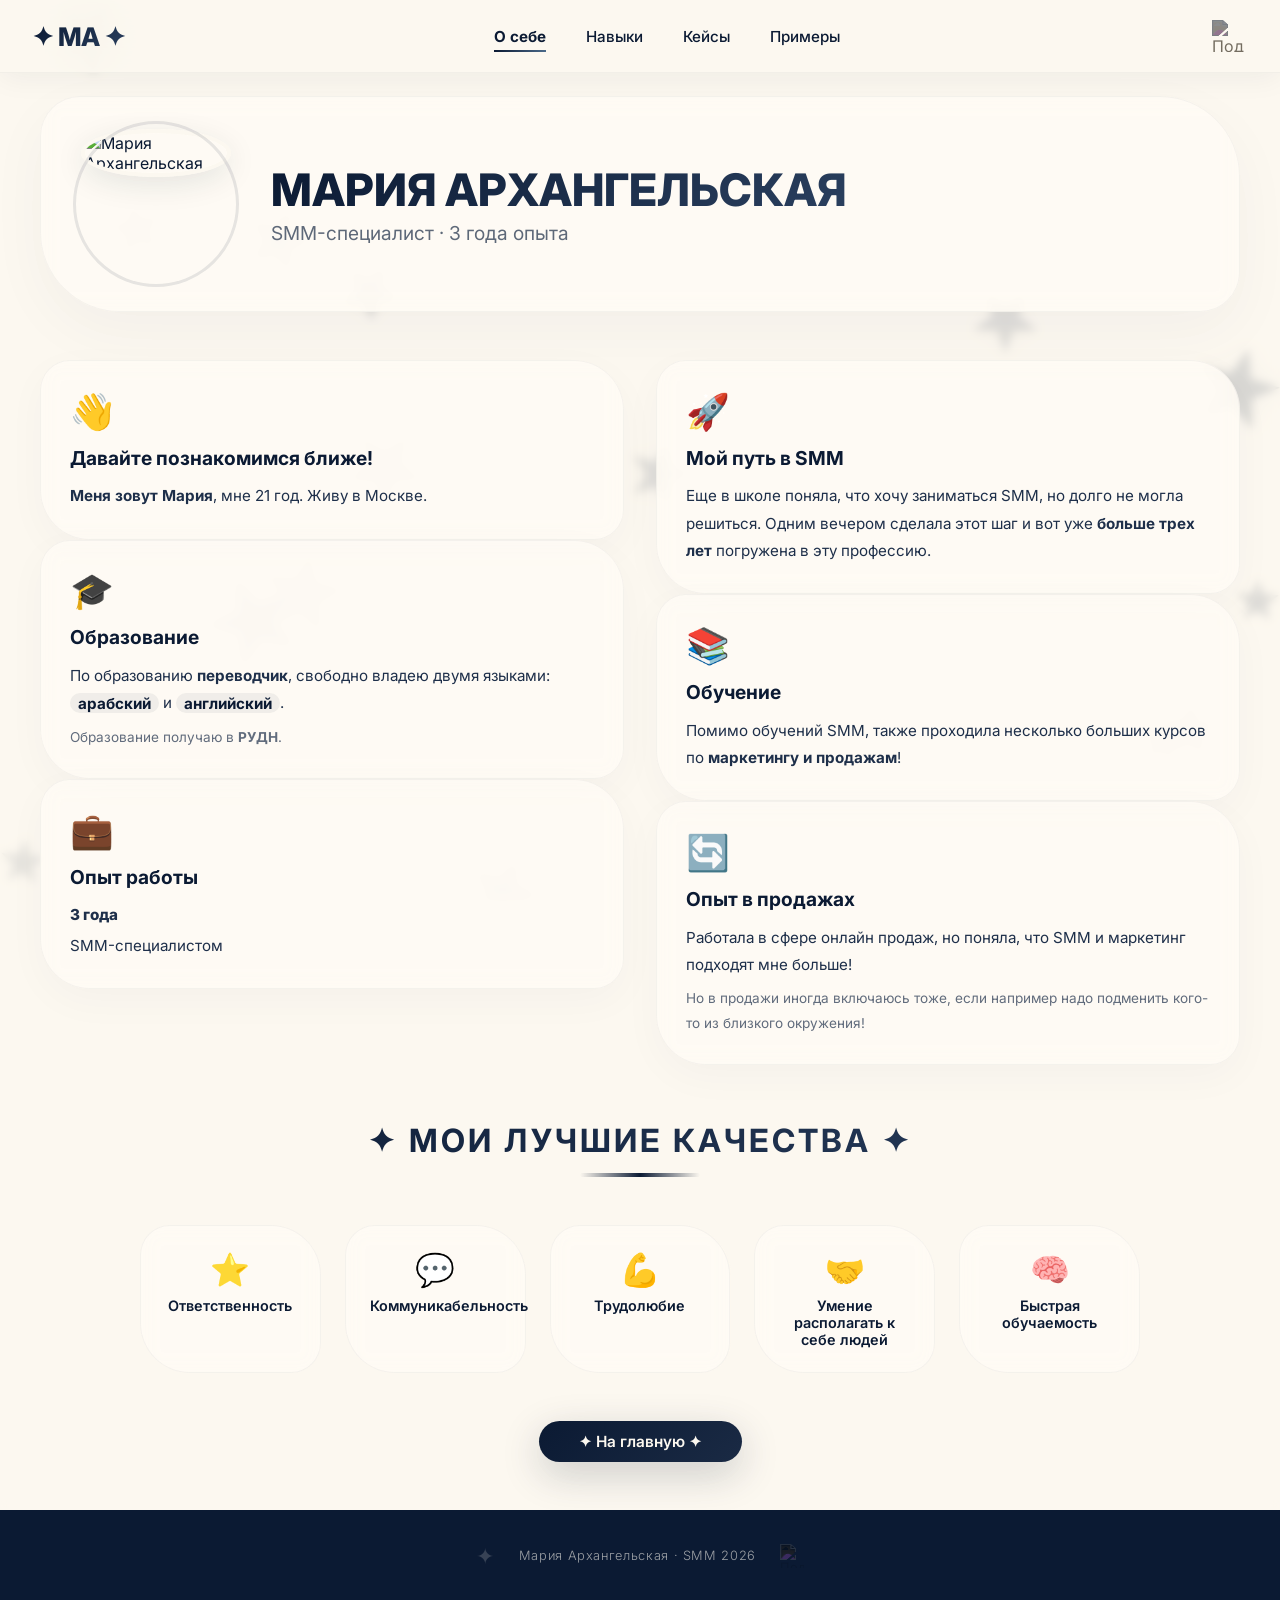
==== about.html @ efc14092 "Add files via upload" ====
<!DOCTYPE html>
<html lang="ru">
<head>
  <meta charset="UTF-8" />
  <meta name="viewport" content="width=device-width, initial-scale=1.0, maximum-scale=1.0, user-scalable=yes" />
  <title>Мария Архангельская · О себе</title>
  <link rel="stylesheet" href="style.css" />
  <link rel="preconnect" href="https://fonts.googleapis.com" />
  <link rel="preconnect" href="https://fonts.gstatic.com" crossorigin />
  <link href="https://fonts.googleapis.com/css2?family=Inter:opsz,wght@14..32,300;14..32,400;14..32,600;14..32,700;14..32,800&display=swap" rel="stylesheet" />
</head>
<body>

  <canvas id="starsCanvas"></canvas>

  <nav class="navbar" id="navbar">
    <div class="nav-logo">✦ МА ✦</div>
    
    <div class="burger-menu" id="burgerMenu">
      <span class="burger-line"></span>
      <span class="burger-line"></span>
      <span class="burger-line"></span>
      <span class="burger-horseshoe">
        <img src="images/podckova.svg" alt="Подкова" />
      </span>
    </div>
    
    <ul class="nav-links" id="navLinks">
      <li><a href="about.html" class="active">О себе</a></li>
      <li><a href="index.html#skills">Навыки</a></li>
      <li><a href="index.html#cases">Кейсы</a></li>
      <li><a href="index.html#examples">Примеры</a></li>
      <li class="nav-horseshoe-desktop">
        <img src="images/podckova.svg" alt="Подкова" />
      </li>
    </ul>
    
    <div class="nav-horseshoe">
      <img src="images/podckova.svg" alt="Подкова" />
    </div>
  </nav>

  <section class="about-page" id="about">
    <div class="about-container">
      <div class="about-header">
        <div class="about-avatar">
          <img src="images/Group 24.png" alt="Мария Архангельская" />
          <div class="avatar-ring"></div>
        </div>
        <div class="about-title">
          <h1>МАРИЯ АРХАНГЕЛЬСКАЯ</h1>
          <p class="about-subtitle">SMM-специалист · 3 года опыта</p>
        </div>
      </div>

      <div class="about-grid">
        <div class="about-left">
          <div class="about-card">
            <div class="about-card-icon">👋</div>
            <h3>Давайте познакомимся ближе!</h3>
            <p>
              <strong>Меня зовут Мария</strong>, мне 21 год. Живу в Москве.
            </p>
          </div>

          <div class="about-card">
            <div class="about-card-icon">🎓</div>
            <h3>Образование</h3>
            <p>
              По образованию <strong>переводчик</strong>, свободно владею двумя языками: 
              <span class="highlight">арабский</span> и <span class="highlight">английский</span>.
            </p>
            <p class="about-small">Образование получаю в <strong>РУДН</strong>.</p>
          </div>

          <div class="about-card">
            <div class="about-card-icon">💼</div>
            <h3>Опыт работы</h3>
            <p class="about-big-number">3 года</p>
            <p>SMM-специалистом</p>
          </div>
        </div>

        <div class="about-right">
          <div class="about-card">
            <div class="about-card-icon">🚀</div>
            <h3>Мой путь в SMM</h3>
            <p>
              Еще в школе поняла, что хочу заниматься SMM, но долго не могла решиться. 
              Одним вечером сделала этот шаг и вот уже <strong>больше трех лет</strong> погружена в эту профессию.
            </p>
          </div>

          <div class="about-card">
            <div class="about-card-icon">📚</div>
            <h3>Обучение</h3>
            <p>
              Помимо обучений SMM, также проходила несколько больших курсов по 
              <strong>маркетингу и продажам</strong>!
            </p>
          </div>

          <div class="about-card">
            <div class="about-card-icon">🔄</div>
            <h3>Опыт в продажах</h3>
            <p>
              Работала в сфере онлайн продаж, но поняла, что SMM и маркетинг подходят мне больше!
            </p>
            <p class="about-small">
              Но в продажи иногда включаюсь тоже, если например надо подменить кого-то из близкого окружения!
            </p>
          </div>
        </div>
      </div>

      <div class="about-qualities">
        <div class="section-label">✦ МОИ ЛУЧШИЕ КАЧЕСТВА ✦</div>
        <div class="qualities-grid">
          <div class="quality-item">
            <span class="quality-icon">⭐</span>
            <h4>Ответственность</h4>
          </div>
          <div class="quality-item">
            <span class="quality-icon">💬</span>
            <h4>Коммуникабельность</h4>
          </div>
          <div class="quality-item">
            <span class="quality-icon">💪</span>
            <h4>Трудолюбие</h4>
          </div>
          <div class="quality-item">
            <span class="quality-icon">🤝</span>
            <h4>Умение располагать к себе людей</h4>
          </div>
          <div class="quality-item">
            <span class="quality-icon">🧠</span>
            <h4>Быстрая обучаемость</h4>
          </div>
        </div>
      </div>

      <div class="about-back">
        <a href="index.html" class="hero-badge">✦ На главную ✦</a>
      </div>
    </div>
  </section>

  <footer>
    <div class="footer-inner">
      <span class="footer-star">✦</span>
      <span>Мария Архангельская · SMM 2026</span>
      <span class="footer-horseshoe">
        <img src="images/podckova.svg" alt="Подкова" />
      </span>
    </div>
  </footer>

  <script src="script.js"></script>
</body>
</html>
---- style.css ----
/* ===== ГЛОБАЛЬНЫЙ СБРОС ===== */
* {
  margin: 0;
  padding: 0;
  box-sizing: border-box;
}

html {
  scroll-behavior: smooth;
  -webkit-tap-highlight-color: transparent;
}

body {
  font-family: 'Inter', sans-serif;
  background: #fcf8f0;
  color: #0b1a33;
  overflow-x: hidden;
  min-height: 100vh;
  -webkit-font-smoothing: antialiased;
}

/* ===== КАНВАС КАК ФОН ===== */
#starsCanvas {
  position: fixed;
  top: 0;
  left: 0;
  width: 100vw;
  height: 100vh;
  z-index: 0;
  background: transparent;
  pointer-events: none;
  touch-action: none;
}

/* ===== ВЕСЬ КОНТЕНТ ПОВЕРХ ФОНА ===== */
.navbar,
.hero,
section,
footer {
  position: relative;
  z-index: 1;
}

/* ===== НАВИГАЦИЯ ===== */
.navbar {
  position: fixed;
  top: 0;
  left: 0;
  width: 100%;
  padding: 1rem 2rem;
  display: flex;
  justify-content: space-between;
  align-items: center;
  background: rgba(252, 248, 240, 0.85);
  backdrop-filter: blur(20px);
  -webkit-backdrop-filter: blur(20px);
  box-shadow: 0 4px 30px rgba(11, 26, 51, 0.06);
  z-index: 1000;
  border-bottom: 1px solid rgba(11, 26, 51, 0.04);
  transition: all 0.3s ease;
}

.nav-logo {
  font-size: 1.6rem;
  font-weight: 800;
  background: linear-gradient(135deg, #0b1a33, #2a3f5e);
  -webkit-background-clip: text;
  -webkit-text-fill-color: transparent;
  background-clip: text;
  letter-spacing: -0.02em;
  z-index: 1001;
  flex-shrink: 0;
}

.nav-links {
  display: flex;
  gap: 2.5rem;
  list-style: none;
  align-items: center;
}

.nav-links a {
  text-decoration: none;
  font-weight: 500;
  font-size: 0.95rem;
  color: #0b1a33;
  position: relative;
  transition: all 0.3s;
  white-space: nowrap;
}

.nav-links a::after {
  content: "";
  position: absolute;
  bottom: -6px;
  left: 0;
  width: 0;
  height: 2px;
  background: linear-gradient(90deg, #0b1a33, #4a6a8a);
  transition: width 0.5s cubic-bezier(0.25, 0.46, 0.45, 0.94);
}

.nav-links a:hover::after,
.nav-links a.active::after {
  width: 100%;
}

.nav-links a.active {
  font-weight: 700;
  color: #0b1a33;
}

.nav-horseshoe {
  display: inline-flex;
  align-items: center;
  justify-content: center;
  cursor: pointer;
  transition: all 0.8s cubic-bezier(0.68, -0.55, 0.265, 1.55);
  width: 40px;
  height: 40px;
  flex-shrink: 0;
}

.nav-horseshoe img {
  width: 32px;
  height: 32px;
  opacity: 0.6;
  transition: all 0.8s cubic-bezier(0.68, -0.55, 0.265, 1.55);
  filter: invert(12%) sepia(25%) saturate(500%) hue-rotate(180deg) brightness(30%);
}

.nav-horseshoe:hover img {
  opacity: 1;
  transform: rotate(720deg) scale(1.2);
}

.nav-horseshoe-desktop {
  display: none;
}

/* ===== БУРГЕР-МЕНЮ (ИСПРАВЛЕННЫЙ) ===== */
.burger-menu {
  display: none;
  flex-direction: column;
  gap: 5px;
  cursor: pointer;
  padding: 10px;
  z-index: 1001;
  background: rgba(252, 248, 240, 0.6);
  backdrop-filter: blur(10px);
  border-radius: 16px;
  border: 1px solid rgba(11, 26, 51, 0.04);
  transition: all 0.3s ease;
  position: relative;
  width: 48px;
  height: 48px;
  align-items: center;
  justify-content: center;
}

.burger-menu:hover {
  background: rgba(252, 248, 240, 0.9);
  box-shadow: 0 4px 20px rgba(11, 26, 51, 0.06);
}

.burger-line {
  display: block;
  width: 24px;
  height: 2.5px;
  background: #0b1a33;
  border-radius: 4px;
  transition: all 0.4s cubic-bezier(0.68, -0.55, 0.265, 1.55);
  transform-origin: center;
  flex-shrink: 0;
}

/* Все линии одинаковой толщины */
.burger-line:nth-child(1),
.burger-line:nth-child(2),
.burger-line:nth-child(3) {
  height: 2.5px;
  width: 24px;
  background: #0b1a33;
}

/* Крестик при открытом меню */
.burger-menu.active .burger-line:nth-child(1) {
  transform: rotate(45deg) translate(5px, 5px);
  width: 24px;
  height: 2.5px;
}

.burger-menu.active .burger-line:nth-child(2) {
  opacity: 0;
  transform: scaleX(0);
  width: 24px;
  height: 2.5px;
}

.burger-menu.active .burger-line:nth-child(3) {
  transform: rotate(-45deg) translate(5px, -5px);
  width: 24px;
  height: 2.5px;
}

.burger-horseshoe {
  display: none;
  position: absolute;
  top: 50%;
  left: 50%;
  transform: translate(-50%, -50%);
  width: 36px;
  height: 36px;
  opacity: 0.06;
  pointer-events: none;
}

.burger-horseshoe img {
  width: 100%;
  height: 100%;
  object-fit: contain;
  filter: invert(12%) sepia(25%) saturate(500%) hue-rotate(180deg) brightness(30%);
}

.burger-menu.active .burger-horseshoe {
  display: block;
}

/* ===== ГЕРОЙ ===== */
.hero {
  min-height: 100vh;
  width: 100vw;
  display: flex;
  align-items: center;
  justify-content: center;
  padding: 8rem 2rem 4rem;
  text-align: center;
  background: transparent;
  perspective: 800px;
  overflow: hidden;
}

.hero-3d-wrapper {
  transform: rotateX(2deg) rotateY(-1deg);
  transition: transform 0.1s ease;
  width: 100%;
  max-width: 1200px;
}

.hero-content {
  max-width: 900px;
  margin: 0 auto;
}

.hero h1 {
  font-size: clamp(2.6rem, 10vw, 6rem);
  font-weight: 800;
  letter-spacing: -0.04em;
  background: linear-gradient(135deg, #0b1a33 0%, #2a3f5e 50%, #0b1a33 100%);
  -webkit-background-clip: text;
  -webkit-text-fill-color: transparent;
  background-clip: text;
  margin-bottom: 0.5rem;
  text-shadow: 0 20px 60px rgba(11, 26, 51, 0.08);
}

.hero .subhead {
  font-size: clamp(1.2rem, 4vw, 3rem);
  font-weight: 300;
  letter-spacing: 0.3em;
  background: linear-gradient(90deg, #0b1a33, #4a6a8a, #0b1a33);
  background-size: 200% auto;
  -webkit-background-clip: text;
  -webkit-text-fill-color: transparent;
  background-clip: text;
  animation: shimmer 4s linear infinite;
  margin-bottom: 1.5rem;
}

@keyframes shimmer {
  0% { background-position: -200% center; }
  100% { background-position: 200% center; }
}

.hero-desc {
  font-size: clamp(0.95rem, 1.5vw, 1.3rem);
  max-width: 720px;
  margin: 0 auto 2rem;
  color: #1a2a44;
  opacity: 0.85;
  line-height: 1.8;
  padding: 0 0.5rem;
}

.hero-badge {
  display: inline-block;
  background: linear-gradient(135deg, #0b1a33, #1a2a44);
  color: #fcf8f0;
  padding: 0.7rem 2.5rem;
  border-radius: 60px;
  font-weight: 600;
  box-shadow: 0 12px 40px rgba(11, 26, 51, 0.2);
  transition: all 0.4s cubic-bezier(0.68, -0.55, 0.265, 1.55);
  cursor: pointer;
  text-decoration: none;
  font-size: clamp(0.9rem, 1.2vw, 1rem);
}

.hero-badge:hover {
  transform: scale(1.05) translateY(-5px);
  box-shadow: 0 20px 60px rgba(11, 26, 51, 0.3);
}

.hero-badge:active {
  transform: scale(0.95);
}

.hero-horseshoe {
  position: absolute;
  right: 5%;
  bottom: 10%;
  width: clamp(80px, 10vw, 120px);
  height: clamp(80px, 10vw, 120px);
  opacity: 0.06;
  animation: rotateHorseshoe 30s linear infinite;
  user-select: none;
  pointer-events: none;
}

.hero-horseshoe img {
  width: 100%;
  height: 100%;
  object-fit: contain;
  filter: invert(12%) sepia(25%) saturate(500%) hue-rotate(180deg) brightness(30%);
}

@keyframes rotateHorseshoe {
  0% { transform: rotate(0deg) scale(1); }
  50% { transform: rotate(180deg) scale(1.2); }
  100% { transform: rotate(360deg) scale(1); }
}

.hero-orb {
  position: absolute;
  width: min(600px, 80vw);
  height: min(600px, 80vw);
  border-radius: 50%;
  background: radial-gradient(circle, rgba(11, 26, 51, 0.03) 0%, transparent 70%);
  top: -200px;
  right: -200px;
  animation: orbPulse 8s ease-in-out infinite;
}

@keyframes orbPulse {
  0%, 100% { transform: scale(1); opacity: 0.3; }
  50% { transform: scale(1.5); opacity: 0.6; }
}

/* ===== ОБЩИЕ СЕКЦИИ ===== */
section {
  width: 100vw;
  padding: 5rem 2rem;
  background: rgba(252, 248, 240, 0.7);
  backdrop-filter: blur(4px);
}

.section-label {
  font-size: clamp(1.2rem, 2.5vw, 2.4rem);
  font-weight: 700;
  letter-spacing: 0.1em;
  text-align: center;
  margin-bottom: 3rem;
  background: linear-gradient(135deg, #0b1a33, #2a3f5e);
  -webkit-background-clip: text;
  -webkit-text-fill-color: transparent;
  background-clip: text;
  padding: 0 0.5rem;
}

.section-label::after {
  content: "";
  display: block;
  width: clamp(60px, 10vw, 120px);
  height: 4px;
  background: linear-gradient(90deg, transparent, #0b1a33, transparent);
  margin: 0.8rem auto 0;
  border-radius: 4px;
}

/* ===== НАВЫКИ ===== */
.skills-grid {
  display: grid;
  grid-template-columns: repeat(auto-fit, minmax(min(100%, 300px), 1fr));
  gap: 2rem;
  max-width: 1400px;
  margin: 0 auto;
}

.skill-card {
  background: rgba(255, 252, 245, 0.8);
  backdrop-filter: blur(10px);
  -webkit-backdrop-filter: blur(10px);
  padding: 2rem 1.5rem;
  border-radius: 30px 60px 30px 60px;
  border: 1px solid rgba(11, 26, 51, 0.06);
  position: relative;
  transition: all 0.6s cubic-bezier(0.34, 1.56, 0.64, 1);
  box-shadow: 0 20px 60px rgba(11, 26, 51, 0.04);
  overflow: hidden;
  touch-action: manipulation;
}

.skill-card:hover {
  transform: translateY(-15px) scale(1.02);
  box-shadow: 0 40px 100px rgba(11, 26, 51, 0.1);
}

.skill-card:active {
  transform: scale(0.98);
}

.skill-card h3 {
  font-size: 1.2rem;
  font-weight: 700;
  color: #0b1a33;
  margin-bottom: 1rem;
}

.skill-card ul {
  list-style: none;
  display: flex;
  flex-direction: column;
  gap: 0.7rem;
}

.skill-card li {
  font-size: 0.9rem;
  color: #1e2f4a;
  padding-left: 1.6rem;
  position: relative;
  line-height: 1.5;
}

.skill-card li::before {
  content: "✦";
  position: absolute;
  left: 0;
  color: #0b1a33;
  opacity: 0.4;
}

.card-glow {
  position: absolute;
  top: -50%;
  right: -50%;
  width: 200%;
  height: 200%;
  background: radial-gradient(circle, rgba(11, 26, 51, 0.03) 0%, transparent 70%);
  pointer-events: none;
}

.card-star {
  position: absolute;
  right: 1.2rem;
  top: 1.2rem;
  font-size: 1.6rem;
  color: #0b1a33;
  opacity: 0.06;
  transition: all 0.6s ease;
}

.skill-card:hover .card-star {
  opacity: 0.3;
  transform: rotate(180deg) scale(1.5);
}

/* ===== КЕЙСЫ ===== */
.cases-grid {
  display: grid;
  grid-template-columns: repeat(auto-fit, minmax(min(100%, 280px), 1fr));
  gap: 2rem;
  max-width: 1400px;
  margin: 0 auto;
}

.case-card {
  background: rgba(255, 252, 245, 0.8);
  backdrop-filter: blur(10px);
  -webkit-backdrop-filter: blur(10px);
  padding: 2rem 1.5rem;
  border-radius: 50px 20px 50px 20px;
  border: 1px solid rgba(11, 26, 51, 0.04);
  position: relative;
  transition: all 0.6s cubic-bezier(0.34, 1.56, 0.64, 1);
  box-shadow: 0 12px 40px rgba(11, 26, 51, 0.03);
  overflow: hidden;
  touch-action: manipulation;
}

.case-card:hover {
  transform: translateY(-12px) scale(1.01);
  box-shadow: 0 40px 100px rgba(11, 26, 51, 0.08);
}

.case-card:active {
  transform: scale(0.98);
}

.case-icon {
  font-size: 2.8rem;
  margin-bottom: 1rem;
  display: inline-block;
}

.case-card h4 {
  font-size: 1.2rem;
  font-weight: 700;
  color: #0b1a33;
  margin-bottom: 0.6rem;
}

.case-card p {
  color: #1e2f4a;
  font-size: 0.9rem;
  line-height: 1.6;
  opacity: 0.8;
}

.case-meta {
  margin-top: 1rem;
  font-weight: 600;
  font-size: 0.8rem;
  color: #0b1a33;
  background: rgba(11, 26, 51, 0.04);
  display: inline-block;
  padding: 0.2rem 1rem;
  border-radius: 30px;
}

.card-horseshoe {
  position: absolute;
  bottom: 1rem;
  right: 1.2rem;
  width: 40px;
  height: 40px;
  opacity: 0.04;
  transition: all 0.8s ease;
  user-select: none;
  pointer-events: none;
}

.card-horseshoe img {
  width: 100%;
  height: 100%;
  object-fit: contain;
  filter: invert(12%) sepia(25%) saturate(500%) hue-rotate(180deg) brightness(30%);
}

.case-card:hover .card-horseshoe {
  opacity: 0.15;
  transform: rotate(180deg) scale(1.3);
}

.case-shine {
  position: absolute;
  top: -100%;
  left: -100%;
  width: 300%;
  height: 300%;
  background: linear-gradient(45deg, transparent 40%, rgba(255, 255, 255, 0.1) 50%, transparent 60%);
  transform: rotate(45deg);
  transition: all 0.8s ease;
}

.case-card:hover .case-shine {
  transform: translateX(100%) translateY(100%) rotate(45deg);
}

/* ===== ПРИМЕРЫ ===== */
.examples-grid {
  display: grid;
  grid-template-columns: repeat(auto-fit, minmax(min(100%, 300px), 1fr));
  gap: 2rem;
  max-width: 1200px;
  margin: 0 auto;
}

.example-item {
  background: rgba(255, 252, 245, 0.7);
  backdrop-filter: blur(8px);
  -webkit-backdrop-filter: blur(8px);
  padding: 1.2rem 1.2rem 1.5rem;
  border-radius: 30px 60px 30px 60px;
  text-align: center;
  border: 1px solid rgba(11, 26, 51, 0.04);
  transition: all 0.6s cubic-bezier(0.34, 1.56, 0.64, 1);
  position: relative;
  overflow: hidden;
  touch-action: manipulation;
}

.example-item:hover {
  transform: translateY(-10px) scale(1.02);
  box-shadow: 0 30px 80px rgba(11, 26, 51, 0.08);
  background: rgba(255, 252, 245, 0.9);
}

.example-item:active {
  transform: scale(0.97);
}

.example-image {
  position: relative;
  width: 100%;
  height: clamp(200px, 40vw, 540px);
  border-radius: 20px 40px 20px 40px;
  overflow: hidden;
  margin-bottom: 1rem;
  box-shadow: 0 8px 30px rgba(11, 26, 51, 0.06);
  transition: all 0.6s ease;
  touch-action: manipulation;
}

.example-item:hover .example-image {
  box-shadow: 0 15px 50px rgba(11, 26, 51, 0.12);
  transform: scale(1.02);
}

.example-image img {
  width: 100%;
  height: 100%;
  object-fit: cover;
  transition: all 0.6s ease;
}

.example-item:hover .example-image img {
  transform: scale(1.05);
}

.example-image-overlay {
  position: absolute;
  top: 0;
  left: 0;
  width: 100%;
  height: 100%;
  background: rgba(11, 26, 51, 0.1);
  display: flex;
  align-items: center;
  justify-content: center;
  opacity: 0;
  transition: all 0.4s ease;
}

.example-item:hover .example-image-overlay {
  opacity: 1;
  background: rgba(11, 26, 51, 0.15);
}

.example-image-overlay span {
  font-size: 2rem;
  color: #0b1a33;
  opacity: 0.3;
  transform: scale(0.5);
  transition: all 0.6s cubic-bezier(0.34, 1.56, 0.64, 1);
}

.example-item:hover .example-image-overlay span {
  transform: scale(1.2);
  opacity: 0.6;
}

.example-item h4 {
  font-size: 1.2rem;
  font-weight: 700;
  color: #0b1a33;
  margin-bottom: 0.2rem;
}

.example-item p {
  color: #1e2f4a;
  opacity: 0.7;
  font-size: 0.85rem;
}

.example-star {
  margin-top: 0.8rem;
  font-size: 1.4rem;
  color: #0b1a33;
  opacity: 0.08;
  transition: all 0.6s ease;
}

.example-item:hover .example-star {
  opacity: 0.3;
  transform: rotate(360deg) scale(1.5);
}

.example-glow {
  position: absolute;
  top: -50%;
  left: -50%;
  width: 200%;
  height: 200%;
  background: radial-gradient(circle, rgba(11, 26, 51, 0.02) 0%, transparent 60%);
  transition: all 0.8s ease;
  pointer-events: none;
}

.example-item:hover .example-glow {
  transform: scale(1.5);
}

/* ===== СТРАНИЦА "О СЕБЕ" ===== */
.about-page {
  min-height: 100vh;
  padding: 6rem 2rem 3rem;
  background: rgba(252, 248, 240, 0.7);
  backdrop-filter: blur(4px);
  display: flex;
  align-items: flex-start;
  justify-content: center;
}

.about-container {
  max-width: 1200px;
  width: 100%;
}

.about-header {
  display: flex;
  align-items: center;
  gap: 2.5rem;
  margin-bottom: 3rem;
  padding: 2rem 2.5rem;
  background: rgba(255, 252, 245, 0.8);
  backdrop-filter: blur(10px);
  -webkit-backdrop-filter: blur(10px);
  border-radius: 40px 80px 40px 80px;
  border: 1px solid rgba(11, 26, 51, 0.04);
  box-shadow: 0 20px 60px rgba(11, 26, 51, 0.04);
}

.about-avatar {
  position: relative;
  width: clamp(100px, 15vw, 150px);
  height: clamp(100px, 15vw, 150px);
  flex-shrink: 0;
}

.about-avatar img {
  width: 100%;
  height: 100%;
  border-radius: 50%;
  object-fit: cover;
  border: 4px solid #fcf8f0;
  box-shadow: 0 8px 30px rgba(11, 26, 51, 0.1);
}

.avatar-ring {
  position: absolute;
  top: -8px;
  left: -8px;
  width: calc(100% + 16px);
  height: calc(100% + 16px);
  border-radius: 50%;
  border: 3px solid rgba(11, 26, 51, 0.1);
  animation: ringSpin 20s linear infinite;
}

@keyframes ringSpin {
  0% { transform: rotate(0deg); }
  100% { transform: rotate(360deg); }
}

.about-title h1 {
  font-size: clamp(1.8rem, 4vw, 2.8rem);
  font-weight: 800;
  background: linear-gradient(135deg, #0b1a33, #2a3f5e);
  -webkit-background-clip: text;
  -webkit-text-fill-color: transparent;
  background-clip: text;
}

.about-subtitle {
  font-size: clamp(1rem, 1.5vw, 1.2rem);
  color: #1a2a44;
  opacity: 0.7;
  margin-top: 0.3rem;
}

.about-grid {
  display: grid;
  grid-template-columns: 1fr 1fr;
  gap: 2rem;
  margin-bottom: 3.5rem;
}

.about-card {
  background: rgba(255, 252, 245, 0.8);
  backdrop-filter: blur(10px);
  -webkit-backdrop-filter: blur(10px);
  padding: 1.8rem;
  border-radius: 30px 50px 30px 50px;
  border: 1px solid rgba(11, 26, 51, 0.04);
  box-shadow: 0 12px 40px rgba(11, 26, 51, 0.03);
  transition: all 0.6s cubic-bezier(0.34, 1.56, 0.64, 1);
  touch-action: manipulation;
}

.about-card:hover {
  transform: translateY(-5px);
  box-shadow: 0 20px 60px rgba(11, 26, 51, 0.06);
}

.about-card:active {
  transform: scale(0.98);
}

.about-card-icon {
  font-size: 2.2rem;
  margin-bottom: 0.8rem;
}

.about-card h3 {
  font-size: 1.2rem;
  font-weight: 700;
  color: #0b1a33;
  margin-bottom: 0.8rem;
}

.about-card p {
  color: #1e2f4a;
  line-height: 1.8;
  font-size: 0.95rem;
}

.about-card .highlight {
  font-weight: 700;
  color: #0b1a33;
  background: rgba(11, 26, 51, 0.06);
  padding: 0.05rem 0.5rem;
  border-radius: 20px;
}

.about-small {
  font-size: 0.85rem !important;
  opacity: 0.7;
  margin-top: 0.5rem;
}

.about-big-number {
  font-size: clamp(2.8rem, 5vw, 3.5rem);
  font-weight: 800;
  color: #0b1a33;
  line-height: 1;
  margin-bottom: 0.2rem;
}

/* ===== ЛИЧНЫЕ КАЧЕСТВА ===== */
.about-qualities {
  margin-bottom: 3rem;
}

.qualities-grid {
  display: grid;
  grid-template-columns: repeat(auto-fit, minmax(min(100%, 170px), 1fr));
  gap: 1.5rem;
  max-width: 1000px;
  margin: 0 auto;
}

.quality-item {
  background: rgba(255, 252, 245, 0.8);
  backdrop-filter: blur(10px);
  -webkit-backdrop-filter: blur(10px);
  padding: 1.5rem;
  border-radius: 30px 50px 30px 50px;
  text-align: center;
  border: 1px solid rgba(11, 26, 51, 0.04);
  transition: all 0.6s cubic-bezier(0.34, 1.56, 0.64, 1);
  touch-action: manipulation;
}

.quality-item:hover {
  transform: translateY(-8px) scale(1.02);
  box-shadow: 0 20px 60px rgba(11, 26, 51, 0.06);
}

.quality-item:active {
  transform: scale(0.95);
}

.quality-icon {
  font-size: 2rem;
  display: block;
  margin-bottom: 0.5rem;
}

.quality-item h4 {
  font-size: 0.9rem;
  font-weight: 600;
  color: #0b1a33;
}

/* ===== КНОПКА НАЗАД ===== */
.about-back {
  text-align: center;
  margin-top: 2rem;
}

.about-back .hero-badge {
  display: inline-block;
}

/* ===== ФУТЕР ===== */
footer {
  background: #0b1a33;
  padding: 2rem 1.5rem;
  text-align: center;
}

.footer-inner {
  display: flex;
  justify-content: center;
  align-items: center;
  gap: 1.5rem;
  flex-wrap: wrap;
  font-weight: 300;
  font-size: 0.8rem;
  color: rgba(252, 248, 240, 0.6);
  letter-spacing: 0.05em;
}

.footer-star,
.footer-horseshoe {
  display: inline-flex;
  align-items: center;
  justify-content: center;
}

.footer-star {
  font-size: 1.4rem;
  opacity: 0.3;
}

.footer-horseshoe {
  width: 24px;
  height: 24px;
  opacity: 0.3;
}

.footer-horseshoe img {
  width: 100%;
  height: 100%;
  object-fit: contain;
  filter: invert(100%) brightness(100%);
}

/* ============================================================
   ===== АДАПТИВ ДЛЯ МОБИЛЬНЫХ УСТРОЙСТВ =====
   ============================================================ */

/* Планшеты и маленькие ноутбуки */
@media (max-width: 1024px) {
  .navbar {
    padding: 0.8rem 1.5rem;
  }
  .nav-links {
    gap: 1.8rem;
  }
  .nav-links a {
    font-size: 0.85rem;
  }
}

/* Мобильные устройства */
@media (max-width: 768px) {
  /* ===== НАВИГАЦИЯ ===== */
  .navbar {
    padding: 0.7rem 1rem;
  }
  
  .nav-logo {
    font-size: 1.3rem;
  }
  
  .nav-horseshoe {
    display: none;
  }
  
  .nav-horseshoe-desktop {
    display: none;
  }
  
  /* Бургер-меню */
  .burger-menu {
    display: flex;
    width: 44px;
    height: 44px;
    padding: 8px;
    gap: 4px;
  }
  
  .burger-line {
    width: 22px;
    height: 2.5px;
    border-radius: 3px;
  }
  
  .burger-line:nth-child(1),
  .burger-line:nth-child(2),
  .burger-line:nth-child(3) {
    height: 2.5px;
    width: 22px;
    background: #0b1a33;
  }
  
  .burger-menu.active .burger-line:nth-child(1) {
    transform: rotate(45deg) translate(4.5px, 4.5px);
    width: 22px;
    height: 2.5px;
  }
  
  .burger-menu.active .burger-line:nth-child(2) {
    opacity: 0;
    transform: scaleX(0);
    width: 22px;
    height: 2.5px;
  }
  
  .burger-menu.active .burger-line:nth-child(3) {
    transform: rotate(-45deg) translate(4.5px, -4.5px);
    width: 22px;
    height: 2.5px;
  }
  
  .burger-horseshoe {
    width: 32px;
    height: 32px;
  }
  
  .nav-links {
    position: fixed;
    top: 0;
    right: -100%;
    width: min(320px, 80%);
    height: 100vh;
    background: rgba(252, 248, 240, 0.97);
    backdrop-filter: blur(30px);
    -webkit-backdrop-filter: blur(30px);
    flex-direction: column;
    padding: 5rem 2rem 2rem;
    gap: 1.5rem;
    transition: right 0.5s cubic-bezier(0.68, -0.55, 0.265, 1.55);
    box-shadow: -10px 0 60px rgba(11, 26, 51, 0.08);
    border-left: 1px solid rgba(11, 26, 51, 0.04);
    overflow-y: auto;
    align-items: flex-start;
  }
  
  .nav-links.open {
    right: 0;
  }
  
  .nav-links a {
    font-size: 1.1rem;
    padding: 0.6rem 0;
    width: 100%;
    border-bottom: 1px solid rgba(11, 26, 51, 0.04);
  }
  
  .nav-links a::after {
    bottom: 2px;
  }
  
  .nav-links .nav-horseshoe-desktop {
    display: flex;
    margin-top: 1.5rem;
    width: 44px;
    height: 44px;
    opacity: 0.2;
  }
  
  .nav-links .nav-horseshoe-desktop img {
    width: 100%;
    height: 100%;
    object-fit: contain;
    filter: invert(12%) sepia(25%) saturate(500%) hue-rotate(180deg) brightness(30%);
  }
  
  /* ===== ГЕРОЙ ===== */
  .hero {
    padding: 5rem 1.2rem 3rem;
    min-height: 90vh;
  }
  
  .hero h1 {
    font-size: clamp(2rem, 7vw, 2.8rem);
  }
  
  .hero .subhead {
    font-size: clamp(0.9rem, 3vw, 1.4rem);
    letter-spacing: 0.2em;
  }
  
  .hero-desc {
    font-size: 0.85rem;
    padding: 0;
  }
  
  .hero-badge {
    padding: 0.6rem 1.8rem;
    font-size: 0.85rem;
  }
  
  .hero-horseshoe {
    display: none;
  }
  
  .hero-orb {
    width: 250px;
    height: 250px;
    top: -80px;
    right: -80px;
  }
  
  /* ===== СЕКЦИИ ===== */
  section {
    padding: 2.5rem 1.2rem;
  }
  
  .section-label {
    font-size: 1.1rem;
    margin-bottom: 2rem;
  }
  
  .section-label::after {
    width: 50px;
  }
  
  /* ===== СЕТКИ ===== */
  .skills-grid,
  .cases-grid,
  .examples-grid {
    grid-template-columns: 1fr;
    gap: 1.5rem;
  }
  
  .skill-card {
    padding: 1.5rem 1.2rem;
    border-radius: 24px 40px 24px 40px;
  }
  
  .skill-card h3 {
    font-size: 1.1rem;
  }
  
  .skill-card li {
    font-size: 0.85rem;
    padding-left: 1.4rem;
  }
  
  .case-card {
    padding: 1.5rem 1.2rem;
    border-radius: 30px 16px 30px 16px;
  }
  
  .case-icon {
    font-size: 2.2rem;
  }
  
  .case-card h4 {
    font-size: 1.1rem;
  }
  
  .case-card p {
    font-size: 0.85rem;
  }
  
  .card-horseshoe {
    width: 32px;
    height: 32px;
    bottom: 0.8rem;
    right: 1rem;
  }
  
  .example-item {
    padding: 1rem 1rem 1.2rem;
    border-radius: 24px 40px 24px 40px;
  }
  
  .example-image {
    height: clamp(180px, 45vw, 260px);
    border-radius: 16px 30px 16px 30px;
  }
  
  .example-item h4 {
    font-size: 1.1rem;
  }
  
  .example-item p {
    font-size: 0.8rem;
  }
  
  .example-star {
    font-size: 1.2rem;
  }
  
  /* ===== СТРАНИЦА "О СЕБЕ" (УВЕЛИЧЕННЫЕ ОТСТУПЫ) ===== */
  .about-page {
    padding: 5rem 1.2rem 2rem;
  }
  
  .about-header {
    flex-direction: column;
    text-align: center;
    padding: 1.5rem 1.2rem;
    border-radius: 30px 50px 30px 50px;
    gap: 1.2rem;
    margin-bottom: 2rem;
  }
  
  .about-avatar {
    width: 110px;
    height: 110px;
  }
  
  .avatar-ring {
    top: -6px;
    left: -6px;
    width: calc(100% + 12px);
    height: calc(100% + 12px);
  }
  
  .about-title h1 {
    font-size: 1.5rem;
  }
  
  .about-subtitle {
    font-size: 0.9rem;
  }
  
  .about-grid {
    grid-template-columns: 1fr;
    gap: 1.5rem;
    margin-bottom: 2.5rem;
  }
  
  .about-card {
    padding: 1.5rem;
    border-radius: 24px 40px 24px 40px;
  }
  
  .about-card-icon {
    font-size: 1.8rem;
  }
  
  .about-card h3 {
    font-size: 1.05rem;
  }
  
  .about-card p {
    font-size: 0.88rem;
    line-height: 1.7;
  }
  
  .about-big-number {
    font-size: 2.5rem;
  }
  
  .about-qualities {
    margin-bottom: 2rem;
  }
  
  .qualities-grid {
    grid-template-columns: repeat(2, 1fr);
    gap: 1rem;
  }
  
  .quality-item {
    padding: 1.2rem 0.8rem;
    border-radius: 24px 40px 24px 40px;
  }
  
  .quality-icon {
    font-size: 1.6rem;
  }
  
  .quality-item h4 {
    font-size: 0.8rem;
  }
  
  .about-back {
    margin-top: 1.5rem;
  }
  
  /* ===== ФУТЕР ===== */
  .footer-inner {
    gap: 1rem;
    font-size: 0.7rem;
  }
  
  .footer-star,
  .footer-horseshoe {
    font-size: 1.2rem;
  }
  
  .footer-horseshoe {
    width: 20px;
    height: 20px;
  }
}

/* Очень маленькие телефоны */
@media (max-width: 420px) {
  .navbar {
    padding: 0.5rem 0.8rem;
  }
  
  .nav-logo {
    font-size: 1.1rem;
  }
  
  .burger-menu {
    width: 40px;
    height: 40px;
    padding: 7px;
    gap: 3.5px;
  }
  
  .burger-line {
    width: 20px;
    height: 2px;
    border-radius: 2px;
  }
  
  .burger-line:nth-child(1),
  .burger-line:nth-child(2),
  .burger-line:nth-child(3) {
    height: 2px;
    width: 20px;
    background: #0b1a33;
  }
  
  .burger-menu.active .burger-line:nth-child(1) {
    transform: rotate(45deg) translate(4px, 4px);
    width: 20px;
    height: 2px;
  }
  
  .burger-menu.active .burger-line:nth-child(2) {
    opacity: 0;
    transform: scaleX(0);
    width: 20px;
    height: 2px;
  }
  
  .burger-menu.active .burger-line:nth-child(3) {
    transform: rotate(-45deg) translate(4px, -4px);
    width: 20px;
    height: 2px;
  }
  
  .burger-horseshoe {
    width: 28px;
    height: 28px;
  }
  
  .hero {
    padding: 4.5rem 0.8rem 2rem;
  }
  
  .hero h1 {
    font-size: 1.7rem;
  }
  
  .hero .subhead {
    font-size: 0.85rem;
    letter-spacing: 0.15em;
  }
  
  .hero-desc {
    font-size: 0.78rem;
  }
  
  section {
    padding: 2rem 0.8rem;
  }
  
  .section-label {
    font-size: 1rem;
  }
  
  .about-page {
    padding: 4.5rem 0.8rem 1.5rem;
  }
  
  .about-header {
    padding: 1rem 0.8rem;
  }
  
  .about-avatar {
    width: 90px;
    height: 90px;
  }
  
  .about-title h1 {
    font-size: 1.3rem;
  }
  
  .about-grid {
    gap: 1rem;
  }
  
  .about-card {
    padding: 1.2rem;
  }
  
  .qualities-grid {
    gap: 0.7rem;
  }
  
  .quality-item {
    padding: 1rem 0.6rem;
  }
}

/* ===== ЗВЁЗДЫ НА МОБИЛЬНЫХ МЕНЬШЕ (через JS) ===== */
/* Это управляется в script.js через медиа-запрос в коде */
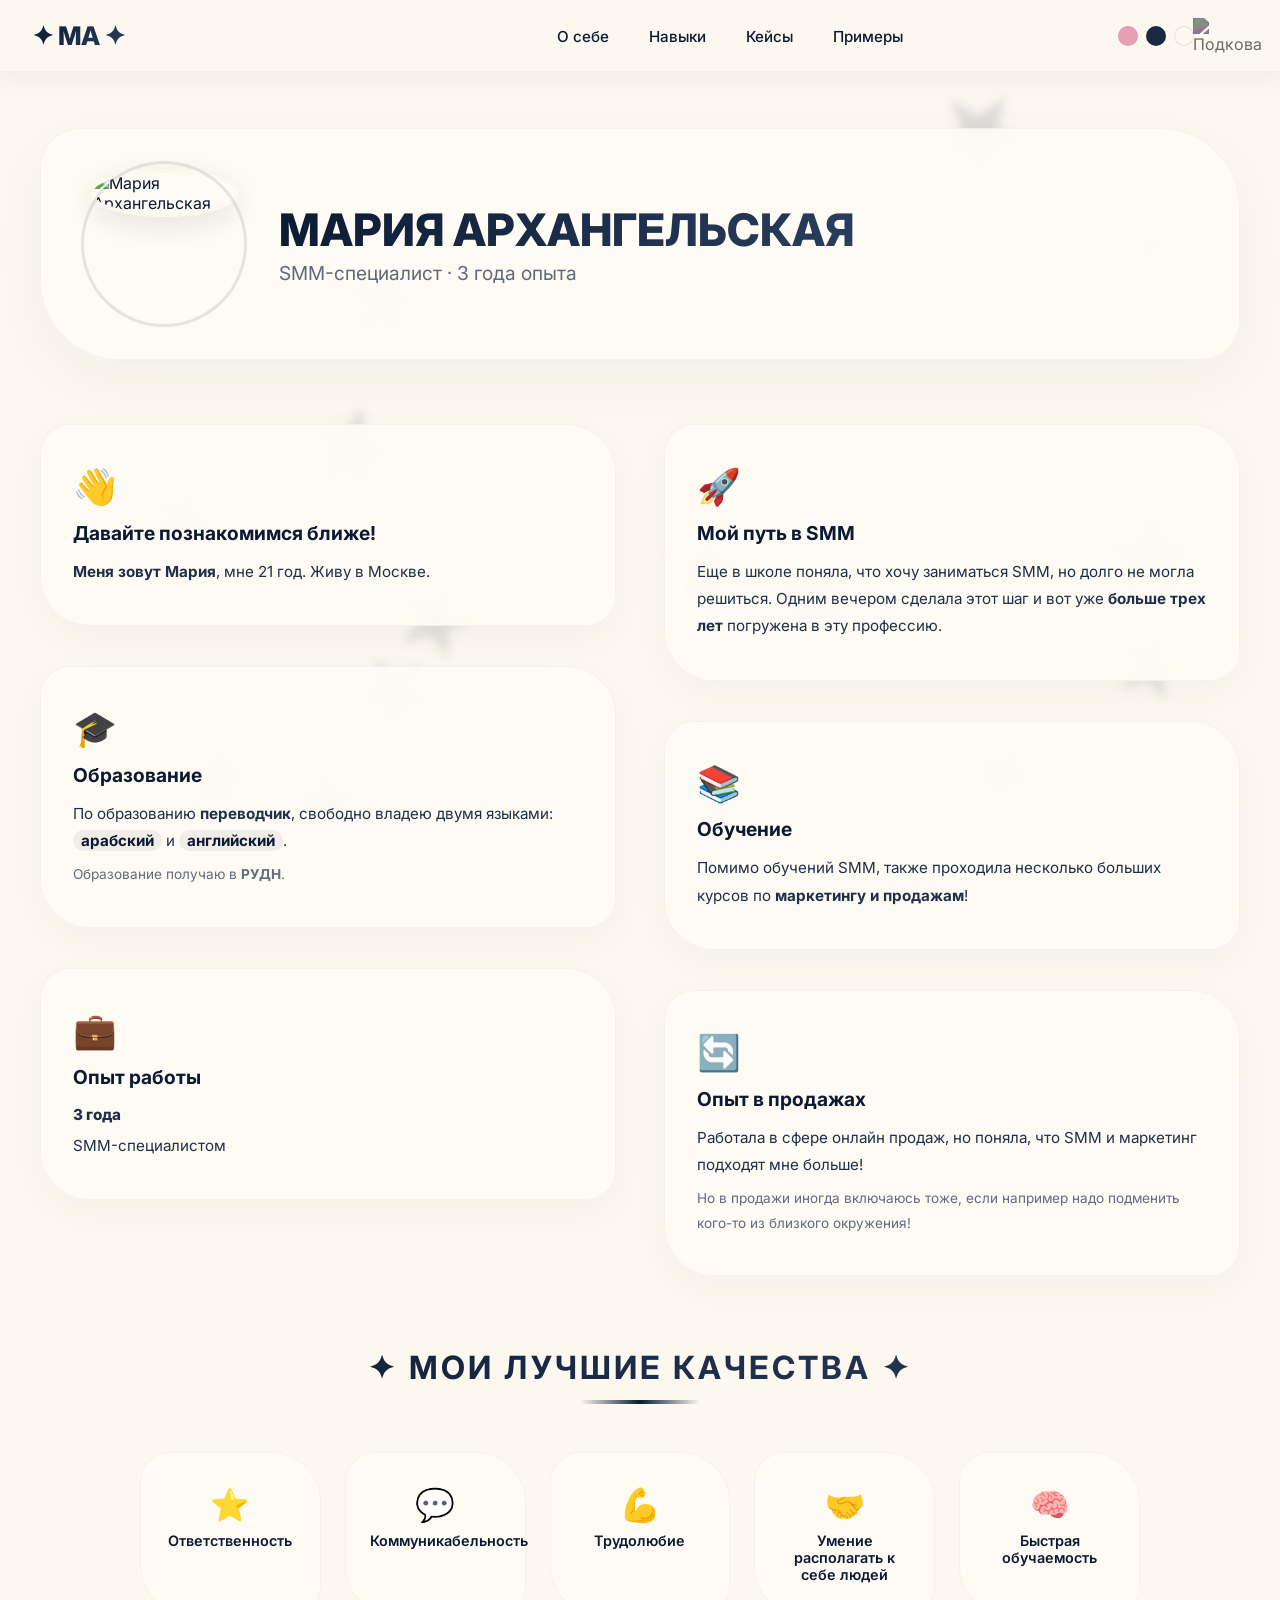
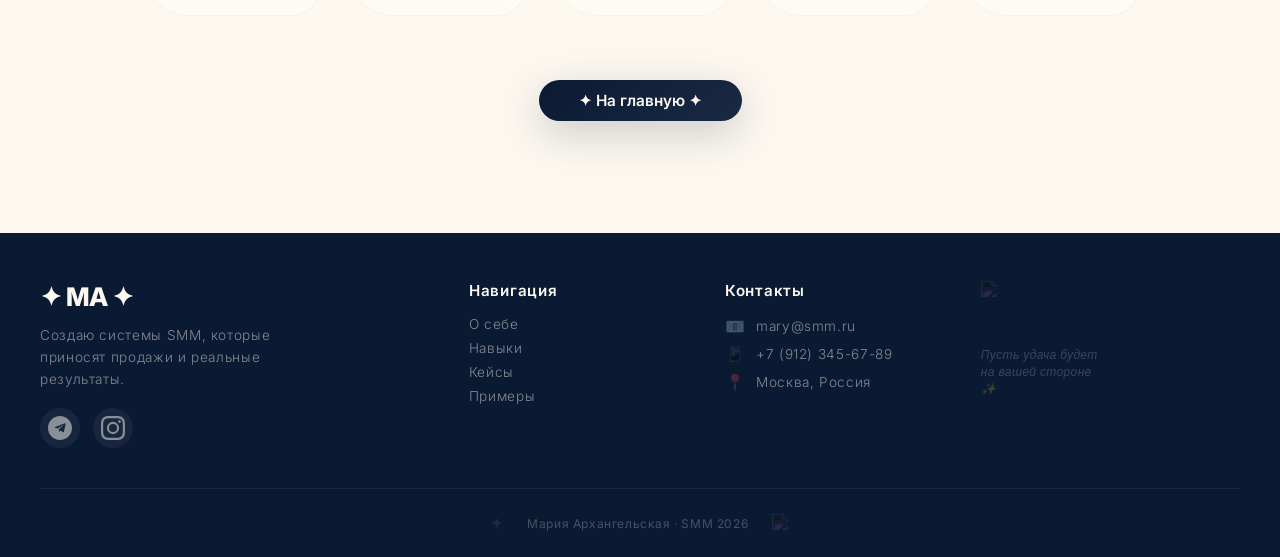
==== commit 7497240c: "Add files via upload" ====
--- a/about.html
+++ b/about.html
@@ -13,9 +13,17 @@
 
   <canvas id="starsCanvas"></canvas>
 
-  <nav class="navbar" id="navbar">
-    <div class="nav-logo">✦ МА ✦</div>
-    
+<!-- Меню -->
+<nav class="navbar" id="navbar">
+  <a href="index.html" class="nav-logo" style="text-decoration: none; cursor: pointer;">✦ МА ✦</a>
+  
+  <!-- Бургер-кнопка с кружочками -->
+  <div style="display: flex; align-items: center; gap: 8px;">
+    <div class="burger-dots-wrapper">
+      <span class="color-dot color-pink" data-theme="pink"></span>
+      <span class="color-dot color-dark-blue" data-theme="dark"></span>
+      <span class="color-dot color-cream" data-theme="cream"></span>
+    </div>
     <div class="burger-menu" id="burgerMenu">
       <span class="burger-line"></span>
       <span class="burger-line"></span>
@@ -24,21 +32,34 @@
         <img src="images/podckova.svg" alt="Подкова" />
       </span>
     </div>
-    
-    <ul class="nav-links" id="navLinks">
-      <li><a href="about.html" class="active">О себе</a></li>
-      <li><a href="index.html#skills">Навыки</a></li>
-      <li><a href="index.html#cases">Кейсы</a></li>
-      <li><a href="index.html#examples">Примеры</a></li>
-      <li class="nav-horseshoe-desktop">
-        <img src="images/podckova.svg" alt="Подкова" />
-      </li>
-    </ul>
-    
+  </div>
+  
+  <ul class="nav-links" id="navLinks">
+    <li><a href="about.html">О себе</a></li>
+    <li><a href="index.html#skills">Навыки</a></li>
+    <li><a href="index.html#cases">Кейсы</a></li>
+    <li><a href="index.html#examples">Примеры</a></li>
+    <li class="nav-horseshoe-desktop">
+      <a href="index.html" style="display: inline-block; text-decoration: none; cursor: pointer;">
+        <img src="images/podckova.svg" alt="Подкова" />
+      </a>
+    </li>
+  </ul>
+  
+  <!-- Подкова с кружочками (десктоп) -->
+  <div class="nav-horseshoe-wrapper">
+    <div class="color-dots">
+      <span class="color-dot color-pink" data-theme="pink"></span>
+      <span class="color-dot color-dark-blue" data-theme="dark"></span>
+      <span class="color-dot color-cream" data-theme="cream"></span>
+    </div>
     <div class="nav-horseshoe">
-      <img src="images/podckova.svg" alt="Подкова" />
-    </div>
-  </nav>
+      <a href="index.html" style="display: inline-block; text-decoration: none; cursor: pointer;">
+        <img src="images/podckova.svg" alt="Подкова" />
+      </a>
+    </div>
+  </div>
+</nav>
 
   <section class="about-page" id="about">
     <div class="about-container">
@@ -146,14 +167,68 @@
   </section>
 
   <footer>
-    <div class="footer-inner">
-      <span class="footer-star">✦</span>
-      <span>Мария Архангельская · SMM 2026</span>
-      <span class="footer-horseshoe">
-        <img src="images/podckova.svg" alt="Подкова" />
-      </span>
-    </div>
-  </footer>
+  <div class="footer-inner">
+    <div class="footer-column">
+      <div class="footer-logo">✦ МА ✦</div>
+      <p class="footer-desc">Создаю системы SMM, которые приносят продажи и реальные результаты.</p>
+      <div class="footer-socials">
+        <a href="https://t.me/yourusername" target="_blank" aria-label="Telegram">
+          <svg width="24" height="24" viewBox="0 0 24 24" fill="none" xmlns="http://www.w3.org/2000/svg">
+            <path d="M12 0C5.373 0 0 5.373 0 12s5.373 12 12 12 12-5.373 12-12S18.627 0 12 0zm5.562 8.161l-1.626 7.644c-.122.547-.446.68-.905.423l-2.506-1.852-1.208 1.163c-.134.134-.246.246-.505.246l.18-2.553 4.648-4.2c.202-.18-.044-.28-.313-.101l-5.748 3.617-2.476-.772c-.538-.168-.548-.538.113-.795l9.694-3.738c.448-.167.84.104.683.78z" fill="currentColor"/>
+          </svg>
+        </a>
+        <a href="https://instagram.com/yourusername" target="_blank" aria-label="Instagram">
+          <svg width="24" height="24" viewBox="0 0 24 24" fill="none" xmlns="http://www.w3.org/2000/svg">
+            <path d="M12 2.163c3.204 0 3.584.012 4.85.07 3.252.148 4.771 1.691 4.919 4.919.058 1.265.069 1.645.069 4.849 0 3.205-.012 3.584-.069 4.849-.149 3.225-1.664 4.771-4.919 4.919-1.266.058-1.644.07-4.85.07-3.204 0-3.584-.012-4.849-.07-3.26-.149-4.771-1.699-4.919-4.92-.058-1.265-.07-1.644-.07-4.849 0-3.204.013-3.583.07-4.849.149-3.227 1.664-4.771 4.919-4.919 1.266-.057 1.645-.069 4.849-.069zM12 0C8.741 0 8.333.014 7.053.072 2.695.272.273 2.69.073 7.052.014 8.333 0 8.741 0 12c0 3.259.014 3.668.072 4.948.2 4.358 2.618 6.78 6.98 6.98C8.333 23.986 8.741 24 12 24c3.259 0 3.668-.014 4.948-.072 4.354-.2 6.782-2.618 6.979-6.98.059-1.28.073-1.689.073-4.948 0-3.259-.014-3.667-.072-4.947-.196-4.354-2.617-6.78-6.979-6.98C15.668.014 15.259 0 12 0zm0 5.838a6.162 6.162 0 100 12.324 6.162 6.162 0 000-12.324zM12 16a4 4 0 110-8 4 4 0 010 8zm6.406-11.845a1.44 1.44 0 100 2.881 1.44 1.44 0 000-2.881z" fill="currentColor"/>
+          </svg>
+        </a>
+      </div>
+    </div>
+    
+    <div class="footer-column">
+      <h4>Навигация</h4>
+      <ul class="footer-links">
+        <li><a href="about.html">О себе</a></li>
+        <li><a href="index.html#skills">Навыки</a></li>
+        <li><a href="index.html#cases">Кейсы</a></li>
+        <li><a href="index.html#examples">Примеры</a></li>
+      </ul>
+    </div>
+    
+    <div class="footer-column">
+      <h4>Контакты</h4>
+      <ul class="footer-contacts">
+        <li>
+          <span class="footer-contact-icon">📧</span>
+          <a href="mailto:mary@smm.ru">mary@smm.ru</a>
+        </li>
+        <li>
+          <span class="footer-contact-icon">📱</span>
+          <a href="tel:+79123456789">+7 (912) 345-67-89</a>
+        </li>
+        <li>
+          <span class="footer-contact-icon">📍</span>
+          <span>Москва, Россия</span>
+        </li>
+      </ul>
+    </div>
+    
+    <div class="footer-column footer-horseshoe-column">
+      <div class="footer-horseshoe-big">
+        <img src="images/podckova.svg" alt="Подкова" />
+        <p class="footer-horseshoe-text">Пусть удача будет на вашей стороне ✨</p>
+      </div>
+    </div>
+  </div>
+  
+  <div class="footer-bottom">
+    <span class="footer-star">✦</span>
+    <span>Мария Архангельская · SMM 2026</span>
+    <span class="footer-horseshoe">
+      <img src="images/podckova.svg" alt="Подкова" />
+    </span>
+  </div>
+</footer>
 
   <script src="script.js"></script>
 </body>
--- a/style.css
+++ b/style.css
@@ -1424,6 +1424,1432 @@
     padding: 1rem 0.6rem;
   }
 }
-
-/* ===== ЗВЁЗДЫ НА МОБИЛЬНЫХ МЕНЬШЕ (через JS) ===== */
-/* Это управляется в script.js через медиа-запрос в коде */+/* ============================================================
+   ===== ФИКСИРОВАННАЯ ВЫСОТА НАВБАРА =====
+   ============================================================ */
+
+/* Десктопная версия */
+.navbar {
+  height: 72px !important;
+  min-height: 72px !important;
+  max-height: 72px !important;
+  flex-shrink: 0 !important;
+  flex-grow: 0 !important;
+  padding: 1rem 2rem !important;
+}
+
+/* Планшеты и маленькие ноутбуки */
+@media (max-width: 1024px) {
+  .navbar {
+    height: 72px !important;
+    min-height: 72px !important;
+    max-height: 72px !important;
+    padding: 0.8rem 1.5rem !important;
+  }
+}
+
+/* Мобильные устройства */
+@media (max-width: 768px) {
+  .navbar {
+    height: 64px !important;
+    min-height: 64px !important;
+    max-height: 64px !important;
+    padding: 0.7rem 1rem !important;
+  }
+}
+
+/* Очень маленькие телефоны */
+@media (max-width: 420px) {
+  .navbar {
+    height: 56px !important;
+    min-height: 56px !important;
+    max-height: 56px !important;
+    padding: 0.5rem 0.8rem !important;
+  }
+}
+/* ============================================================
+   ===== ФИКС: ГЛАВНЫЙ ТЕКСТ НА МОБИЛЬНЫХ =====
+   ============================================================ */
+
+/* Мобильные устройства - делаем текст больше и друг под другом */
+@media (max-width: 768px) {
+  .hero h1 {
+    font-size: clamp(2.4rem, 10vw, 4rem) !important;
+    display: block !important;
+    word-break: break-word !important;
+    line-height: 1.2 !important;
+    white-space: normal !important;
+    text-align: center !important;
+  }
+  
+  .hero .subhead {
+    font-size: clamp(1.2rem, 5vw, 2.2rem) !important;
+    display: block !important;
+    letter-spacing: 0.2em !important;
+    text-align: center !important;
+    margin-top: 0.5rem !important;
+  }
+  
+  .hero-desc {
+    font-size: clamp(0.95rem, 2.5vw, 1.2rem) !important;
+    line-height: 1.7 !important;
+    padding: 0 0.5rem !important;
+  }
+}
+
+/* Очень маленькие телефоны */
+@media (max-width: 420px) {
+  .hero h1 {
+    font-size: clamp(2rem, 9vw, 2.8rem) !important;
+  }
+  
+  .hero .subhead {
+    font-size: clamp(1rem, 4.5vw, 1.6rem) !important;
+    letter-spacing: 0.15em !important;
+  }
+  
+  .hero-desc {
+    font-size: clamp(0.85rem, 2.2vw, 1rem) !important;
+  }
+}
+
+/* Для планшетов */
+@media (min-width: 769px) and (max-width: 1024px) {
+  .hero h1 {
+    font-size: clamp(3rem, 8vw, 4.5rem) !important;
+  }
+  
+  .hero .subhead {
+    font-size: clamp(1.5rem, 4vw, 2.5rem) !important;
+  }
+}
+/* ============================================================
+   ===== МОДАЛЬНОЕ ОКНО ДЛЯ ПРОСМОТРА КАРТИНОК =====
+   ============================================================ */
+
+/* Модальное окно */
+.image-modal {
+  position: fixed;
+  top: 0;
+  left: 0;
+  width: 100vw;
+  height: 100vh;
+  background: rgba(11, 26, 51, 0.92);
+  backdrop-filter: blur(25px);
+  -webkit-backdrop-filter: blur(25px);
+  z-index: 9999;
+  display: none;
+  justify-content: center;
+  align-items: center;
+  opacity: 0;
+  transition: opacity 0.4s ease;
+  padding: 30px;
+  cursor: pointer;
+}
+
+.image-modal.active {
+  display: flex;
+  opacity: 1;
+}
+
+/* Контейнер для картинки */
+.image-modal-content {
+  position: relative;
+  max-width: 92vw;
+  max-height: 88vh;
+  cursor: default;
+  animation: modalZoomIn 0.5s cubic-bezier(0.34, 1.56, 0.64, 1);
+}
+
+@keyframes modalZoomIn {
+  0% {
+    transform: scale(0.7) rotate(-3deg);
+    opacity: 0;
+  }
+  100% {
+    transform: scale(1) rotate(0deg);
+    opacity: 1;
+  }
+}
+
+/* Сама картинка */
+.image-modal-content img {
+  max-width: 92vw;
+  max-height: 85vh;
+  width: auto;
+  height: auto;
+  object-fit: contain;
+  border-radius: 24px;
+  box-shadow: 0 30px 80px rgba(0, 0, 0, 0.6), 0 0 0 2px rgba(255, 255, 255, 0.05);
+  display: block;
+  user-select: none;
+  -webkit-user-select: none;
+}
+
+/* Рамка с эффектом свечения */
+.image-modal-content::before {
+  content: '';
+  position: absolute;
+  inset: -4px;
+  border-radius: 28px;
+  background: linear-gradient(135deg, rgba(252, 248, 240, 0.1), rgba(11, 26, 51, 0.3), rgba(252, 248, 240, 0.1));
+  z-index: -1;
+  animation: borderGlow 3s ease-in-out infinite;
+}
+
+@keyframes borderGlow {
+  0%, 100% {
+    opacity: 0.5;
+  }
+  50% {
+    opacity: 1;
+  }
+}
+
+/* Крестик закрытия */
+.image-modal-close {
+  position: fixed;
+  top: 25px;
+  right: 30px;
+  width: 50px;
+  height: 50px;
+  color: #fcf8f0;
+  font-size: 32px;
+  font-weight: 300;
+  cursor: pointer;
+  z-index: 10000;
+  opacity: 0.7;
+  transition: all 0.4s cubic-bezier(0.34, 1.56, 0.64, 1);
+  display: flex;
+  align-items: center;
+  justify-content: center;
+  border-radius: 50%;
+  background: rgba(255, 255, 255, 0.06);
+  border: 1px solid rgba(255, 255, 255, 0.08);
+  font-family: 'Inter', sans-serif;
+  backdrop-filter: blur(10px);
+  -webkit-backdrop-filter: blur(10px);
+  user-select: none;
+  -webkit-user-select: none;
+}
+
+.image-modal-close:hover {
+  opacity: 1;
+  transform: rotate(90deg) scale(1.1);
+  background: rgba(255, 255, 255, 0.12);
+  border-color: rgba(255, 255, 255, 0.2);
+  box-shadow: 0 0 30px rgba(255, 255, 255, 0.05);
+}
+
+.image-modal-close:active {
+  transform: rotate(90deg) scale(0.9);
+}
+
+/* Индикатор загрузки */
+.image-modal-loading {
+  position: absolute;
+  top: 50%;
+  left: 50%;
+  transform: translate(-50%, -50%);
+  color: rgba(252, 248, 240, 0.3);
+  font-size: 14px;
+  letter-spacing: 0.2em;
+  animation: loadingPulse 1.5s ease-in-out infinite;
+}
+
+@keyframes loadingPulse {
+  0%, 100% { opacity: 0.3; }
+  50% { opacity: 1; }
+}
+
+/* Счётчик изображений (если нужно) */
+.image-modal-counter {
+  position: fixed;
+  bottom: 30px;
+  left: 50%;
+  transform: translateX(-50%);
+  color: rgba(252, 248, 240, 0.3);
+  font-size: 13px;
+  font-weight: 300;
+  letter-spacing: 0.1em;
+  background: rgba(255, 255, 255, 0.04);
+  padding: 6px 18px;
+  border-radius: 30px;
+  backdrop-filter: blur(10px);
+  -webkit-backdrop-filter: blur(10px);
+  border: 1px solid rgba(255, 255, 255, 0.04);
+  display: none;
+}
+
+/* ===== ТРИГГЕРЫ ДЛЯ КАРТИНОК ===== */
+.example-trigger {
+  cursor: pointer;
+  transition: all 0.3s ease;
+}
+
+.example-trigger:hover {
+  transform: scale(1.02);
+  filter: brightness(1.05);
+}
+
+.example-trigger:active {
+  transform: scale(0.97);
+}
+
+/* Адаптив для модального окна */
+@media (max-width: 768px) {
+  .image-modal {
+    padding: 15px;
+  }
+  
+  .image-modal-content {
+    max-width: 96vw;
+    max-height: 82vh;
+  }
+  
+  .image-modal-content img {
+    max-width: 96vw;
+    max-height: 80vh;
+    border-radius: 16px;
+  }
+  
+  .image-modal-close {
+    top: 15px;
+    right: 15px;
+    width: 44px;
+    height: 44px;
+    font-size: 26px;
+    background: rgba(255, 255, 255, 0.08);
+  }
+  
+  .image-modal-content::before {
+    border-radius: 20px;
+    inset: -3px;
+  }
+}
+
+@media (max-width: 420px) {
+  .image-modal {
+    padding: 10px;
+  }
+  
+  .image-modal-content img {
+    border-radius: 12px;
+  }
+  
+  .image-modal-close {
+    top: 12px;
+    right: 12px;
+    width: 38px;
+    height: 38px;
+    font-size: 22px;
+  }
+  
+  .image-modal-content::before {
+    border-radius: 16px;
+    inset: -2px;
+  }
+}
+/* ===== КНОПКА ЗАКРЫТИЯ С ПОДКОВОЙ ===== */
+.image-modal-close {
+  position: fixed;
+  top: 25px;
+  right: 30px;
+  width: 56px;
+  height: 56px;
+  cursor: pointer;
+  z-index: 10000;
+  opacity: 0.7;
+  transition: all 0.4s cubic-bezier(0.34, 1.56, 0.64, 1);
+  display: flex;
+  align-items: center;
+  justify-content: center;
+  border-radius: 50%;
+  background: rgba(255, 255, 255, 0.06);
+  border: 1px solid rgba(255, 255, 255, 0.08);
+  backdrop-filter: blur(10px);
+  -webkit-backdrop-filter: blur(10px);
+  user-select: none;
+  -webkit-user-select: none;
+}
+
+.image-modal-close:hover {
+  opacity: 1;
+  transform: rotate(180deg) scale(1.15);
+  background: rgba(255, 255, 255, 0.12);
+  border-color: rgba(255, 255, 255, 0.2);
+  box-shadow: 0 0 40px rgba(255, 255, 255, 0.05);
+}
+
+.image-modal-close:active {
+  transform: rotate(180deg) scale(0.9);
+}
+
+.image-modal-close img {
+  transition: all 0.4s ease;
+}
+
+.image-modal-close:hover img {
+  transform: scale(1.1);
+}
+
+/* Адаптив */
+@media (max-width: 768px) {
+  .image-modal-close {
+    top: 15px;
+    right: 15px;
+    width: 48px;
+    height: 48px;
+  }
+  .image-modal-close img {
+    width: 28px !important;
+    height: 28px !important;
+  }
+}
+
+@media (max-width: 420px) {
+  .image-modal-close {
+    top: 12px;
+    right: 12px;
+    width: 42px;
+    height: 42px;
+  }
+  .image-modal-close img {
+    width: 24px !important;
+    height: 24px !important;
+  }
+}
+/* ============================================================
+   ===== СТРАНИЦА "О СЕБЕ" - УВЕЛИЧЕННЫЕ ОТСТУПЫ МЕЖДУ КАРТОЧКАМИ =====
+   ============================================================ */
+
+/* Основной контейнер - увеличиваем отступы сверху и снизу */
+.about-page {
+  padding: 8rem 2rem 5rem !important;
+  min-height: 100vh;
+}
+
+/* Отступ между шапкой и основной сеткой */
+.about-header {
+  margin-bottom: 4rem !important;
+  padding: 2.5rem 3rem !important;
+}
+
+/* ===== ГЛАВНОЕ: УВЕЛИЧИВАЕМ ОТСТУП МЕЖДУ КАРТОЧКАМИ В СЕТКЕ ===== */
+.about-grid {
+  display: grid !important;
+  grid-template-columns: 1fr 1fr !important;
+  gap: 3rem !important; /* Увеличили с 2rem до 3rem */
+  margin-bottom: 4.5rem !important;
+}
+
+/* ===== ОТСТУП МЕЖДУ КАРТОЧКАМИ ВНУТРИ КОЛОНОК ===== */
+.about-left,
+.about-right {
+  display: flex !important;
+  flex-direction: column !important;
+  gap: 2.5rem !important; /* Увеличили отступы между карточками внутри колонок */
+}
+
+/* Увеличенные отступы внутри карточек */
+.about-card {
+  padding: 2.5rem 2rem !important;
+  border-radius: 30px 50px 30px 50px !important;
+  transition: all 0.6s cubic-bezier(0.34, 1.56, 0.64, 1) !important;
+}
+
+/* Отступ между блоком качеств и кнопкой назад */
+.about-qualities {
+  margin-bottom: 4rem !important;
+}
+
+/* Увеличенные отступы внутри качеств */
+.quality-item {
+  padding: 2rem 1.5rem !important;
+}
+
+/* Отступ для кнопки назад */
+.about-back {
+  margin-top: 3rem !important;
+  margin-bottom: 2rem !important;
+}
+
+/* ===== МОБИЛЬНАЯ ВЕРСИЯ ===== */
+@media (max-width: 768px) {
+  .about-page {
+    padding: 6rem 1.2rem 3rem !important;
+  }
+  
+  .about-header {
+    padding: 2rem 1.5rem !important;
+    margin-bottom: 3rem !important;
+  }
+  
+  /* На мобильных сетка становится в 1 колонку */
+  .about-grid {
+    grid-template-columns: 1fr !important;
+    gap: 2.5rem !important;
+    margin-bottom: 3.5rem !important;
+  }
+  
+  .about-left,
+  .about-right {
+    gap: 2rem !important;
+  }
+  
+  .about-card {
+    padding: 2rem 1.5rem !important;
+  }
+  
+  .about-qualities {
+    margin-bottom: 3rem !important;
+  }
+  
+  .quality-item {
+    padding: 1.5rem 1rem !important;
+  }
+  
+  .about-back {
+    margin-top: 2.5rem !important;
+  }
+}
+
+@media (max-width: 420px) {
+  .about-page {
+    padding: 5rem 0.8rem 2rem !important;
+  }
+  
+  .about-header {
+    padding: 1.5rem 1rem !important;
+    margin-bottom: 2.5rem !important;
+  }
+  
+  .about-grid {
+    gap: 2rem !important;
+    margin-bottom: 2.5rem !important;
+  }
+  
+  .about-left,
+  .about-right {
+    gap: 1.5rem !important;
+  }
+  
+  .about-card {
+    padding: 1.5rem 1.2rem !important;
+  }
+  
+  .about-qualities {
+    margin-bottom: 2.5rem !important;
+  }
+  
+  .quality-item {
+    padding: 1.2rem 0.8rem !important;
+  }
+}
+
+
+footer {
+  background: #0b1a33;
+  padding: 3rem 2rem 1.5rem;
+  color: rgba(252, 248, 240, 0.7);
+  position: relative;
+  z-index: 1;
+}
+
+.footer-inner {
+  display: grid;
+  grid-template-columns: 1.8fr 1fr 1fr 1.2fr;
+  gap: 2.5rem;
+  max-width: 1200px;
+  margin: 0 auto;
+  padding-bottom: 2.5rem;
+  border-bottom: 1px solid rgba(252, 248, 240, 0.06);
+  align-items: start;
+}
+
+/* Колонки футера - ВСЁ ПО ЛЕВОМУ КРАЮ */
+.footer-column {
+  display: flex;
+  flex-direction: column;
+  gap: 0.8rem;
+  align-items: flex-start !important;
+  text-align: left !important;
+}
+
+.footer-column h4 {
+  color: #fcf8f0;
+  font-size: 0.95rem;
+  font-weight: 600;
+  margin-bottom: 0.2rem;
+  letter-spacing: 0.05em;
+  text-align: left !important;
+}
+
+.footer-logo {
+  font-size: 1.6rem;
+  font-weight: 800;
+  color: #fcf8f0;
+  letter-spacing: -0.02em;
+  text-align: left !important;
+}
+
+.footer-desc {
+  font-size: 0.85rem;
+  line-height: 1.6;
+  color: rgba(252, 248, 240, 0.5);
+  max-width: 260px;
+  margin: 0;
+  text-align: left !important;
+}
+
+/* Социальные иконки */
+.footer-socials {
+  display: flex;
+  gap: 0.8rem;
+  margin-top: 0.3rem;
+  justify-content: flex-start !important;
+}
+
+.footer-socials a {
+  width: 40px;
+  height: 40px;
+  display: flex;
+  align-items: center;
+  justify-content: center;
+  border-radius: 50%;
+  background: rgba(252, 248, 240, 0.05);
+  color: rgba(252, 248, 240, 0.5);
+  transition: all 0.4s cubic-bezier(0.34, 1.56, 0.64, 1);
+  text-decoration: none;
+  flex-shrink: 0;
+}
+
+.footer-socials a:hover {
+  background: rgba(252, 248, 240, 0.12);
+  color: #fcf8f0;
+  transform: translateY(-3px) scale(1.05);
+}
+
+.footer-socials a:active {
+  transform: scale(0.9);
+}
+
+/* Ссылки в колонках */
+.footer-links {
+  list-style: none;
+  display: flex;
+  flex-direction: column;
+  gap: 0.5rem;
+  padding: 0;
+  margin: 0;
+  align-items: flex-start !important;
+}
+
+.footer-links a {
+  color: rgba(252, 248, 240, 0.5);
+  text-decoration: none;
+  font-size: 0.85rem;
+  transition: all 0.3s ease;
+  display: inline-block;
+  text-align: left !important;
+}
+
+.footer-links a:hover {
+  color: #fcf8f0;
+  transform: translateX(4px);
+}
+
+.footer-contacts {
+  list-style: none;
+  display: flex;
+  flex-direction: column;
+  gap: 0.5rem;
+  padding: 0;
+  margin: 0;
+  align-items: flex-start !important;
+}
+
+.footer-contacts li {
+  display: flex;
+  align-items: center;
+  gap: 0.7rem;
+  font-size: 0.85rem;
+  color: rgba(252, 248, 240, 0.5);
+  text-align: left !important;
+  justify-content: flex-start !important;
+}
+
+.footer-contacts a {
+  color: rgba(252, 248, 240, 0.5);
+  text-decoration: none;
+  transition: all 0.3s ease;
+  text-align: left !important;
+}
+
+.footer-contacts a:hover {
+  color: #fcf8f0;
+}
+
+.footer-contact-icon {
+  font-size: 1rem;
+  opacity: 0.5;
+  flex-shrink: 0;
+  width: 20px;
+  text-align: center;
+}
+
+/* Подкова в футере - ТОЖЕ ПО ЛЕВОМУ КРАЮ */
+.footer-horseshoe-column {
+  align-items: flex-start !important;
+  text-align: left !important;
+}
+
+.footer-horseshoe-big {
+  display: flex;
+  flex-direction: column;
+  align-items: flex-start !important;
+  gap: 0.6rem;
+  text-align: left !important;
+}
+
+.footer-horseshoe-big img {
+  width: 56px;
+  height: 56px;
+  filter: invert(100%) brightness(100%);
+  opacity: 0.2;
+  transition: all 0.8s cubic-bezier(0.68, -0.55, 0.265, 1.55);
+  animation: footerHorseshoeFloat 4s ease-in-out infinite;
+}
+
+@keyframes footerHorseshoeFloat {
+  0%, 100% { transform: translateY(0) rotate(0deg); }
+  50% { transform: translateY(-6px) rotate(8deg); }
+}
+
+.footer-horseshoe-big:hover img {
+  opacity: 0.5;
+  transform: rotate(180deg) scale(1.1);
+}
+
+.footer-horseshoe-text {
+  font-size: 0.75rem;
+  color: rgba(252, 248, 240, 0.2);
+  text-align: left !important;
+  font-style: italic;
+  letter-spacing: 0.03em;
+  max-width: 120px;
+  line-height: 1.4;
+  margin: 0;
+}
+
+/* Нижняя часть футера */
+.footer-bottom {
+  max-width: 1200px;
+  margin: 1.5rem auto 0;
+  display: flex;
+  justify-content: center;
+  align-items: center;
+  gap: 1.5rem;
+  font-size: 0.75rem;
+  color: rgba(252, 248, 240, 0.25);
+  letter-spacing: 0.05em;
+  flex-wrap: wrap;
+}
+
+.footer-bottom .footer-star {
+  font-size: 1rem;
+  opacity: 0.3;
+}
+
+.footer-bottom .footer-horseshoe {
+  width: 18px;
+  height: 18px;
+  opacity: 0.2;
+  display: flex;
+  align-items: center;
+  justify-content: center;
+}
+
+.footer-bottom .footer-horseshoe img {
+  width: 100%;
+  height: 100%;
+  object-fit: contain;
+  filter: invert(100%) brightness(100%);
+}
+
+/* ===== АДАПТИВ ===== */
+@media (max-width: 1024px) {
+  .footer-inner {
+    grid-template-columns: 1.5fr 1fr 1fr;
+    gap: 2rem;
+  }
+  
+  .footer-horseshoe-column {
+    grid-column: span 3;
+  }
+  
+  .footer-horseshoe-big {
+    flex-direction: row;
+    align-items: flex-start !important;
+    gap: 1.5rem;
+  }
+  
+  .footer-horseshoe-text {
+    max-width: 200px;
+    text-align: left !important;
+  }
+}
+
+@media (max-width: 768px) {
+  footer {
+    padding: 2rem 1.2rem 1.5rem;
+  }
+  
+  .footer-inner {
+    grid-template-columns: 1fr 1fr;
+    gap: 1.8rem;
+    padding-bottom: 2rem;
+  }
+  
+  .footer-desc {
+    max-width: 100%;
+  }
+  
+  .footer-horseshoe-column {
+    grid-column: span 2;
+  }
+  
+  .footer-horseshoe-big {
+    flex-direction: row;
+    align-items: flex-start !important;
+    gap: 1.2rem;
+  }
+  
+  .footer-horseshoe-big img {
+    width: 44px;
+    height: 44px;
+  }
+  
+  .footer-horseshoe-text {
+    max-width: 180px;
+    font-size: 0.7rem;
+  }
+  
+  .footer-bottom {
+    gap: 0.8rem;
+    font-size: 0.65rem;
+  }
+}
+
+@media (max-width: 480px) {
+  .footer-inner {
+    grid-template-columns: 1fr;
+    gap: 1.5rem;
+  }
+  
+  .footer-column {
+    align-items: flex-start !important;
+    text-align: left !important;
+  }
+  
+  .footer-desc {
+    max-width: 100%;
+    text-align: left !important;
+  }
+  
+  .footer-links {
+    align-items: flex-start !important;
+  }
+  
+  .footer-contacts {
+    align-items: flex-start !important;
+  }
+  
+  .footer-horseshoe-column {
+    grid-column: span 1;
+  }
+  
+  .footer-horseshoe-big {
+    flex-direction: column;
+    align-items: flex-start !important;
+  }
+  
+  .footer-horseshoe-text {
+    max-width: 150px;
+    text-align: left !important;
+  }
+  
+  .footer-socials {
+    justify-content: flex-start !important;
+  }
+  
+  .footer-bottom {
+    flex-direction: column;
+    gap: 0.5rem;
+  }
+}
+/* ============================================================
+   ===== ЦВЕТНЫЕ КРУЖОЧКИ ВОЗЛЕ ПОДКОВЫ =====
+   ============================================================ */
+
+/* Кружочки в десктопном меню */
+.nav-horseshoe-wrapper {
+  display: flex;
+  align-items: center;
+  gap: 10px;
+  position: relative;
+}
+
+.nav-horseshoe-wrapper .nav-horseshoe {
+  position: relative;
+}
+
+.color-dots {
+  display: flex;
+  align-items: center;
+  gap: 8px;
+  margin-right: 4px;
+}
+
+.color-dot {
+  width: 20px;
+  height: 20px;
+  border-radius: 50%;
+  flex-shrink: 0;
+  border: 1px solid rgba(11, 26, 51, 0.06);
+}
+
+.color-dot.pink {
+  background: #e8a0b4;
+}
+
+.color-dot.dark-blue {
+  background: #1a2a44;
+}
+
+.color-dot.cream {
+  background: #fcf8f0;
+  border-color: rgba(11, 26, 51, 0.1);
+}
+
+/* ===== МОБИЛЬНАЯ ВЕРСИЯ - кружочки возле бургера ===== */
+.burger-dots-wrapper {
+  display: flex;
+  align-items: center;
+  gap: 8px;
+  margin-right: 6px;
+}
+
+.burger-dots-wrapper .color-dot {
+  width: 16px;
+  height: 16px;
+}
+
+.burger-dots-wrapper .color-dot.pink {
+  background: #e8a0b4;
+}
+
+.burger-dots-wrapper .color-dot.dark-blue {
+  background: #1a2a44;
+}
+
+.burger-dots-wrapper .color-dot.cream {
+  background: #fcf8f0;
+  border-color: rgba(11, 26, 51, 0.08);
+}
+
+/* ===== АДАПТИВ ===== */
+@media (max-width: 768px) {
+  .nav-horseshoe-wrapper {
+    display: none;
+  }
+  
+  .burger-dots-wrapper {
+    display: flex !important;
+  }
+}
+
+@media (min-width: 769px) {
+  .burger-dots-wrapper {
+    display: none !important;
+  }
+}
+/* ============================================================
+   ===== ЦВЕТНЫЕ КРУЖОЧКИ ВОЗЛЕ ПОДКОВЫ =====
+   ============================================================ */
+
+/* Кружочки в десктопном меню */
+.nav-horseshoe-wrapper {
+  display: flex;
+  align-items: center;
+  gap: 10px;
+  position: relative;
+}
+
+.color-dots {
+  display: flex;
+  align-items: center;
+  gap: 8px;
+  margin-right: 4px;
+}
+
+.color-dot {
+  width: 20px;
+  height: 20px;
+  border-radius: 50%;
+  flex-shrink: 0;
+  border: 1px solid rgba(11, 26, 51, 0.06);
+  cursor: pointer;
+  transition: transform 0.2s ease;
+}
+
+.color-dot:hover {
+  transform: scale(1.1);
+}
+
+.color-dot:active {
+  transform: scale(0.9);
+}
+
+.color-dot.color-pink {
+  background: #e8a0b4;
+}
+
+.color-dot.color-dark-blue {
+  background: #1a2a44;
+}
+
+.color-dot.color-cream {
+  background: #fcf8f0;
+  border-color: rgba(11, 26, 51, 0.1);
+}
+
+/* Мобильная версия */
+.burger-dots-wrapper {
+  display: flex;
+  align-items: center;
+  gap: 8px;
+  margin-right: 6px;
+}
+
+.burger-dots-wrapper .color-dot {
+  width: 16px;
+  height: 16px;
+  cursor: pointer;
+}
+
+.burger-dots-wrapper .color-dot.color-pink {
+  background: #e8a0b4;
+}
+
+.burger-dots-wrapper .color-dot.color-dark-blue {
+  background: #1a2a44;
+}
+
+.burger-dots-wrapper .color-dot.color-cream {
+  background: #fcf8f0;
+  border-color: rgba(11, 26, 51, 0.08);
+}
+
+/* Адаптив */
+@media (max-width: 768px) {
+  .nav-horseshoe-wrapper {
+    display: none;
+  }
+  
+  .burger-dots-wrapper {
+    display: flex !important;
+  }
+}
+
+@media (min-width: 769px) {
+  .burger-dots-wrapper {
+    display: none !important;
+  }
+}
+
+/* ============================================================
+   ===== СМЕНА ТЕМЫ ОФОРМЛЕНИЯ =====
+   ============================================================ */
+
+/* Базовые переменные */
+:root {
+  --bg-color: #fcf8f0;
+  --text-color: #0b1a33;
+  --accent-color: #1a2a44;
+  --card-bg: rgba(255, 252, 245, 0.8);
+  --border-color: rgba(11, 26, 51, 0.06);
+}
+
+/* ===== РОЗОВАЯ ТЕМА ===== */
+body.theme-pink {
+  --bg-color: #fcf8f0;
+  --text-color: #e8a0b4;
+  --accent-color: #e8a0b4;
+  --card-bg: rgba(255, 252, 245, 0.8);
+  --border-color: rgba(232, 160, 180, 0.2);
+}
+
+body.theme-pink .navbar {
+  background: rgba(252, 248, 240, 0.85);
+  border-bottom-color: rgba(232, 160, 180, 0.1);
+}
+
+body.theme-pink .nav-logo,
+body.theme-pink .hero h1,
+body.theme-pink .section-label,
+body.theme-pink .about-title h1 {
+  background: linear-gradient(135deg, #e8a0b4, #d4819a);
+  -webkit-background-clip: text;
+  -webkit-text-fill-color: transparent;
+  background-clip: text;
+}
+
+body.theme-pink .hero .subhead {
+  background: linear-gradient(90deg, #e8a0b4, #d4819a, #e8a0b4);
+  background-size: 200% auto;
+  -webkit-background-clip: text;
+  -webkit-text-fill-color: transparent;
+  background-clip: text;
+}
+
+body.theme-pink .nav-links a {
+  color: #e8a0b4;
+}
+
+body.theme-pink .nav-links a::after {
+  background: linear-gradient(90deg, #e8a0b4, #d4819a);
+}
+
+body.theme-pink .hero-badge {
+  background: linear-gradient(135deg, #e8a0b4, #d4819a);
+  box-shadow: 0 12px 40px rgba(232, 160, 180, 0.3);
+}
+
+body.theme-pink .hero-badge:hover {
+  box-shadow: 0 20px 60px rgba(232, 160, 180, 0.4);
+}
+
+body.theme-pink .skill-card h3,
+body.theme-pink .case-card h4,
+body.theme-pink .about-card h3,
+body.theme-pink .quality-item h4 {
+  color: #e8a0b4;
+}
+
+body.theme-pink .skill-card li::before,
+body.theme-pink .case-icon {
+  color: #e8a0b4;
+}
+
+body.theme-pink .skill-card,
+body.theme-pink .case-card,
+body.theme-pink .about-card,
+body.theme-pink .quality-item,
+body.theme-pink .example-item {
+  border-color: rgba(232, 160, 180, 0.15);
+}
+
+body.theme-pink .about-big-number {
+  color: #e8a0b4;
+}
+
+body.theme-pink .hero-horseshoe img,
+body.theme-pink .nav-horseshoe img,
+body.theme-pink .card-horseshoe img {
+  filter: invert(63%) sepia(44%) saturate(500%) hue-rotate(320deg) brightness(80%);
+}
+
+body.theme-pink .color-dot.color-pink {
+  background: #e8a0b4;
+  box-shadow: 0 0 20px rgba(232, 160, 180, 0.5);
+}
+
+body.theme-pink .section-label::after {
+  background: linear-gradient(90deg, transparent, #e8a0b4, transparent);
+}
+
+body.theme-pink .hero-desc,
+body.theme-pink .about-card p,
+body.theme-pink .case-card p {
+  color: #d4819a;
+}
+
+/* ===== ТЁМНО-СИНЯЯ ТЕМА ===== */
+body.theme-dark {
+  --bg-color: #0b1a33;
+  --text-color: #fcf8f0;
+  --accent-color: #fcf8f0;
+  --card-bg: rgba(11, 26, 51, 0.9);
+  --border-color: rgba(252, 248, 240, 0.08);
+}
+
+body.theme-dark body {
+  background: #0b1a33;
+}
+
+body.theme-dark section {
+  background: rgba(11, 26, 51, 0.7);
+}
+
+body.theme-dark .navbar {
+  background: rgba(11, 26, 51, 0.9);
+  border-bottom-color: rgba(252, 248, 240, 0.05);
+  backdrop-filter: blur(20px);
+}
+
+body.theme-dark .nav-logo,
+body.theme-dark .hero h1,
+body.theme-dark .section-label,
+body.theme-dark .about-title h1 {
+  background: linear-gradient(135deg, #fcf8f0, #d4cfc5);
+  -webkit-background-clip: text;
+  -webkit-text-fill-color: transparent;
+  background-clip: text;
+}
+
+body.theme-dark .hero .subhead {
+  background: linear-gradient(90deg, #fcf8f0, #d4cfc5, #fcf8f0);
+  background-size: 200% auto;
+  -webkit-background-clip: text;
+  -webkit-text-fill-color: transparent;
+  background-clip: text;
+}
+
+body.theme-dark .nav-links a {
+  color: #fcf8f0;
+}
+
+body.theme-dark .nav-links a::after {
+  background: linear-gradient(90deg, #fcf8f0, #d4cfc5);
+}
+
+body.theme-dark .hero-badge {
+  background: linear-gradient(135deg, #fcf8f0, #d4cfc5);
+  color: #0b1a33;
+  box-shadow: 0 12px 40px rgba(252, 248, 240, 0.1);
+}
+
+body.theme-dark .hero-badge:hover {
+  box-shadow: 0 20px 60px rgba(252, 248, 240, 0.2);
+}
+
+body.theme-dark .skill-card,
+body.theme-dark .case-card,
+body.theme-dark .about-card,
+body.theme-dark .quality-item,
+body.theme-dark .example-item {
+  background: rgba(11, 26, 51, 0.8);
+  border-color: rgba(252, 248, 240, 0.06);
+}
+
+body.theme-dark .skill-card h3,
+body.theme-dark .case-card h4,
+body.theme-dark .about-card h3,
+body.theme-dark .quality-item h4 {
+  color: #fcf8f0;
+}
+
+body.theme-dark .skill-card li {
+  color: rgba(252, 248, 240, 0.7);
+}
+
+body.theme-dark .skill-card li::before {
+  color: #fcf8f0;
+}
+
+body.theme-dark .case-card p,
+body.theme-dark .about-card p,
+body.theme-dark .hero-desc {
+  color: rgba(252, 248, 240, 0.6);
+}
+
+body.theme-dark .about-big-number {
+  color: #fcf8f0;
+}
+
+body.theme-dark .about-subtitle {
+  color: rgba(252, 248, 240, 0.5);
+}
+
+body.theme-dark .hero-horseshoe img,
+body.theme-dark .nav-horseshoe img,
+body.theme-dark .card-horseshoe img {
+  filter: invert(100%) brightness(100%);
+}
+
+body.theme-dark .color-dot.color-dark-blue {
+  background: #fcf8f0;
+  box-shadow: 0 0 20px rgba(252, 248, 240, 0.3);
+}
+
+body.theme-dark .section-label::after {
+  background: linear-gradient(90deg, transparent, #fcf8f0, transparent);
+}
+
+body.theme-dark .about-header {
+  background: rgba(11, 26, 51, 0.8);
+}
+
+body.theme-dark .about-avatar img {
+  border-color: #0b1a33;
+}
+
+body.theme-dark footer {
+  background: #050d1a;
+}
+
+body.theme-dark .hero-orb {
+  background: radial-gradient(circle, rgba(252, 248, 240, 0.05) 0%, transparent 70%);
+}
+
+body.theme-dark .burger-line {
+  background: #fcf8f0;
+}
+
+body.theme-dark .nav-links.open {
+  background: rgba(11, 26, 51, 0.97);
+}
+
+/* ===== КРЕМОВАЯ ТЕМА (ИСХОДНАЯ) ===== */
+body.theme-cream .navbar {
+  background: rgba(252, 248, 240, 0.85);
+  border-bottom-color: rgba(11, 26, 51, 0.04);
+}
+
+body.theme-cream .color-dot.color-cream {
+  background: #fcf8f0;
+  box-shadow: 0 0 20px rgba(252, 248, 240, 0.3);
+  border-color: rgba(11, 26, 51, 0.1);
+}
+
+/* ===== АДАПТИВ ДЛЯ ТЕМ ===== */
+@media (max-width: 768px) {
+  body.theme-dark .nav-links {
+    background: rgba(11, 26, 51, 0.97);
+  }
+  
+  body.theme-dark .nav-links a {
+    border-bottom-color: rgba(252, 248, 240, 0.04);
+  }
+}
+/* ===== СМЕНА ЦВЕТА ЗВЁЗД И КАНВАСА ===== */
+
+/* Розовая тема - звёзды становятся розовыми */
+body.theme-pink #starsCanvas {
+  background: transparent;
+}
+
+body.theme-pink .star-fill {
+  fill: #e8a0b4;
+}
+
+/* Тёмно-синяя тема - фон становится тёмно-синим, звёзды кремовыми */
+body.theme-dark #starsCanvas {
+  background: #0b1a33;
+}
+
+body.theme-dark .star-fill {
+  fill: #fcf8f0;
+}
+
+/* Кремовая тема - возвращаем исходный вид */
+body.theme-cream #starsCanvas {
+  background: transparent;
+}
+/* ============================================================
+   ===== ПРЕЛОАДЕР =====
+   ============================================================ */
+
+#preloader {
+  position: fixed;
+  top: 0;
+  left: 0;
+  width: 100vw;
+  height: 100vh;
+  background: #fcf8f0;
+  display: flex;
+  align-items: center;
+  justify-content: center;
+  z-index: 99999;
+  transition: opacity 0.8s ease, visibility 0.8s ease;
+}
+
+#preloader.hidden {
+  opacity: 0;
+  visibility: hidden;
+  pointer-events: none;
+}
+
+.preloader-content {
+  display: flex;
+  flex-direction: column;
+  align-items: center;
+  justify-content: center;
+  gap: 1.5rem;
+}
+
+.preloader-horseshoe {
+  width: 80px;
+  height: 80px;
+  display: flex;
+  align-items: center;
+  justify-content: center;
+  animation: preloaderSpin 1.2s cubic-bezier(0.68, -0.55, 0.265, 1.55) infinite;
+}
+
+.preloader-horseshoe img {
+  width: 100%;
+  height: 100%;
+  object-fit: contain;
+  filter: invert(12%) sepia(25%) saturate(500%) hue-rotate(180deg) brightness(30%);
+  animation: preloaderPulse 1.5s ease-in-out infinite;
+}
+
+@keyframes preloaderSpin {
+  0% { transform: rotate(0deg) scale(1); }
+  50% { transform: rotate(180deg) scale(1.1); }
+  100% { transform: rotate(360deg) scale(1); }
+}
+
+@keyframes preloaderPulse {
+  0%, 100% { opacity: 0.4; transform: scale(1); }
+  50% { opacity: 1; transform: scale(1.05); }
+}
+
+.preloader-text {
+  font-size: 0.9rem;
+  font-weight: 400;
+  letter-spacing: 0.3em;
+  color: #0b1a33;
+  opacity: 0.3;
+  animation: preloaderTextPulse 1.8s ease-in-out infinite;
+}
+
+@keyframes preloaderTextPulse {
+  0%, 100% { opacity: 0.2; }
+  50% { opacity: 0.6; }
+}
+
+/* Адаптив для прелоадера */
+@media (max-width: 768px) {
+  .preloader-horseshoe {
+    width: 60px;
+    height: 60px;
+  }
+  
+  .preloader-text {
+    font-size: 0.75rem;
+  }
+}
+
+@media (max-width: 420px) {
+  .preloader-horseshoe {
+    width: 48px;
+    height: 48px;
+  }
+  
+  .preloader-text {
+    font-size: 0.65rem;
+  }
+}
